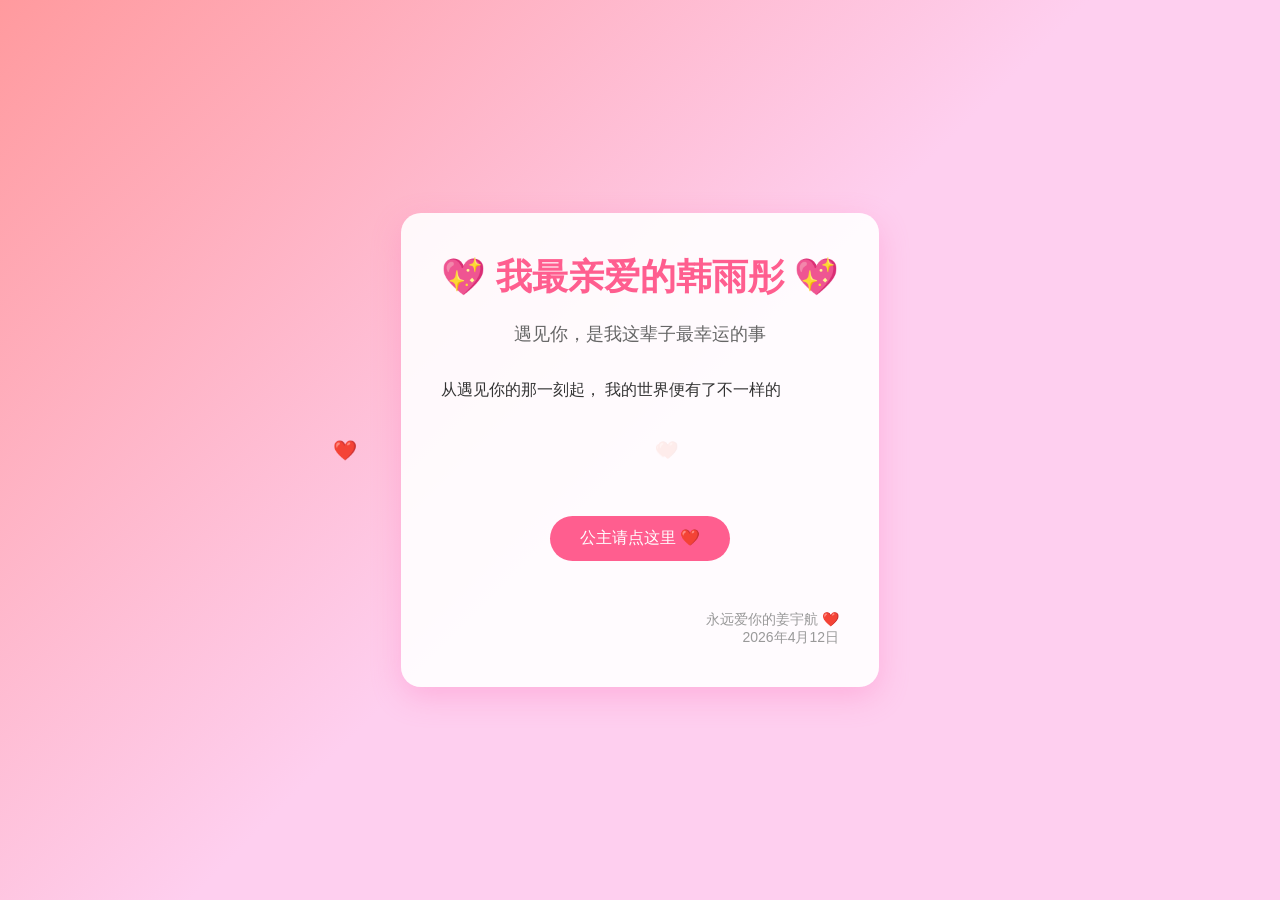
==== xiao.html @ 698533ef "Add files via upload" ====
<!DOCTYPE html>
<html lang="zh-CN">
<head>
    <meta charset="UTF-8">
    <!-- 适配手机屏幕 -->
    <meta name="viewport" content="width=device-width, initial-scale=1.0">
    <title>💌 致我最爱的小彤 💌</title>
    <style>
        /* 全局样式重置 + 基础设置 */
        * {
            margin: 0;
            padding: 0;
            box-sizing: border-box;
            font-family: "微软雅黑", "苹方", sans-serif;
        }

        /* 浪漫渐变背景 */
        body {
            min-height: 100vh;
            background: linear-gradient(135deg, #ff9a9e 0%, #fecfef 50%, #fecfef 100%);
            overflow-x: hidden;
            display: flex;
            justify-content: center;
            align-items: center;
            padding: 20px;
        }

        /* 主容器 */
        .container {
            background: rgba(255, 255, 255, 0.9);
            border-radius: 20px;
            padding: 40px;
            box-shadow: 0 10px 30px rgba(255, 105, 180, 0.3);
            max-width: 600px;
            text-align: center;
            position: relative;
            z-index: 10;
            animation: fadeIn 1.5s ease;
        }

        /* 标题样式 */
        .title {
            font-size: 36px;
            color: #ff5e8f;
            margin-bottom: 20px;
            font-weight: bold;
        }

        /* 副标题 */
        .subtitle {
            font-size: 18px;
            color: #666;
            margin-bottom: 30px;
        }

        /* 告白文字 */
        .love-text {
            font-size: 16px;
            color: #333;
            line-height: 1.8;
            margin: 20px 0;
            text-align: left;
            min-height: 100px;
        }

        /* 互动按钮 */
        .btn {
            background: #ff5e8f;
            color: white;
            border: none;
            padding: 12px 30px;
            border-radius: 50px;
            font-size: 16px;
            cursor: pointer;
            transition: all 0.3s ease;
            margin: 20px 0;
        }

        .btn:hover {
            background: #ff3a7a;
            transform: scale(1.05);
        }

        /* 隐藏的彩蛋情话 */
        .secret {
            display: none;
            color: #ff5e8f;
            font-weight: bold;
            font-size: 18px;
            margin-top: 20px;
            animation: fadeIn 0.8s ease;
        }

        /* 署名 */
        .signature {
            margin-top: 30px;
            text-align: right;
            color: #999;
            font-size: 14px;
        }

        /* 淡入动画 */
        @keyframes fadeIn {
            from { opacity: 0; transform: translateY(20px); }
            to { opacity: 1; transform: translateY(0); }
        }

        /* 漂浮爱心样式 */
        .heart {
            position: fixed;
            z-index: 1;
            pointer-events: none;
            animation: float 3s ease-in-out infinite;
        }

        /* 爱心漂浮动画 */
        @keyframes float {
            0% { transform: translateY(0) rotate(0deg); opacity: 1; }
            100% { transform: translateY(-800px) rotate(720deg); opacity: 0; }
        }
    </style>
</head>
<body>
    <!-- 主内容区 -->
    <div class="container">
        <h1 class="title">💖 我最亲爱的韩雨彤 💖</h1>
        <p class="subtitle">遇见你，是我这辈子最幸运的事</p>
        
        <div class="love-text" id="text"></div>
        
        <button class="btn" id="loveBtn">公主请点这里 ❤️</button>
        <div class="secret" id="secretText">
            往后余生，三餐四季，岁岁年年，<br>
            只想和你一起，永远爱你！
        </div>

        <div class="signature">
            永远爱你的姜宇航 ❤️<br>
            2026年4月12日
        </div>
    </div>

    <script>
        // 1. 逐字显示告白文字
        const loveWords = `从遇见你的那一刻起，
我的世界便有了不一样的色彩。
你的笑容，你的温柔，你的一切，
都让我心动不已。

我喜欢和你一起的每一个瞬间，
喜欢听你说话，喜欢陪你做任何事，
喜欢有你的全世界。

我想把所有的温柔和偏爱都给你，
想牵着你的手，走过春夏秋冬，
想陪你从青丝到白发，从心动到古稀。`;

        const textDom = document.getElementById('text');
        let index = 0;

        // 逐字打印效果
        function typeWriter() {
            if (index < loveWords.length) {
                textDom.innerHTML += loveWords.charAt(index);
                index++;
                setTimeout(typeWriter, 50);
            }
        }
        // 页面加载完成后启动
        window.onload = typeWriter;

        // 2. 点击按钮显示彩蛋
        const btn = document.getElementById('loveBtn');
        const secret = document.getElementById('secretText');
        btn.addEventListener('click', () => {
            secret.style.display = 'block';
            btn.innerText = '爱意已送达 💌';
            btn.disabled = true;
        });

        // 3. 动态生成漂浮爱心
        function createHeart() {
            const heart = document.createElement('div');
            heart.innerHTML = '❤️';
            heart.className = 'heart';
            // 随机大小
            const size = Math.random() * 20 + 10;
            heart.style.fontSize = `${size}px`;
            // 随机位置
            heart.style.left = `${Math.random() * 100}vw`;
            // 随机动画时长
            heart.style.animationDuration = `${Math.random() * 3 + 2}s`;
            
            document.body.appendChild(heart);
            
            // 动画结束后删除爱心
            setTimeout(() => {
                heart.remove();
            }, 5000);
        }

        // 每300ms生成一个爱心
        setInterval(createHeart, 300);
    </script>
</body>
</html>
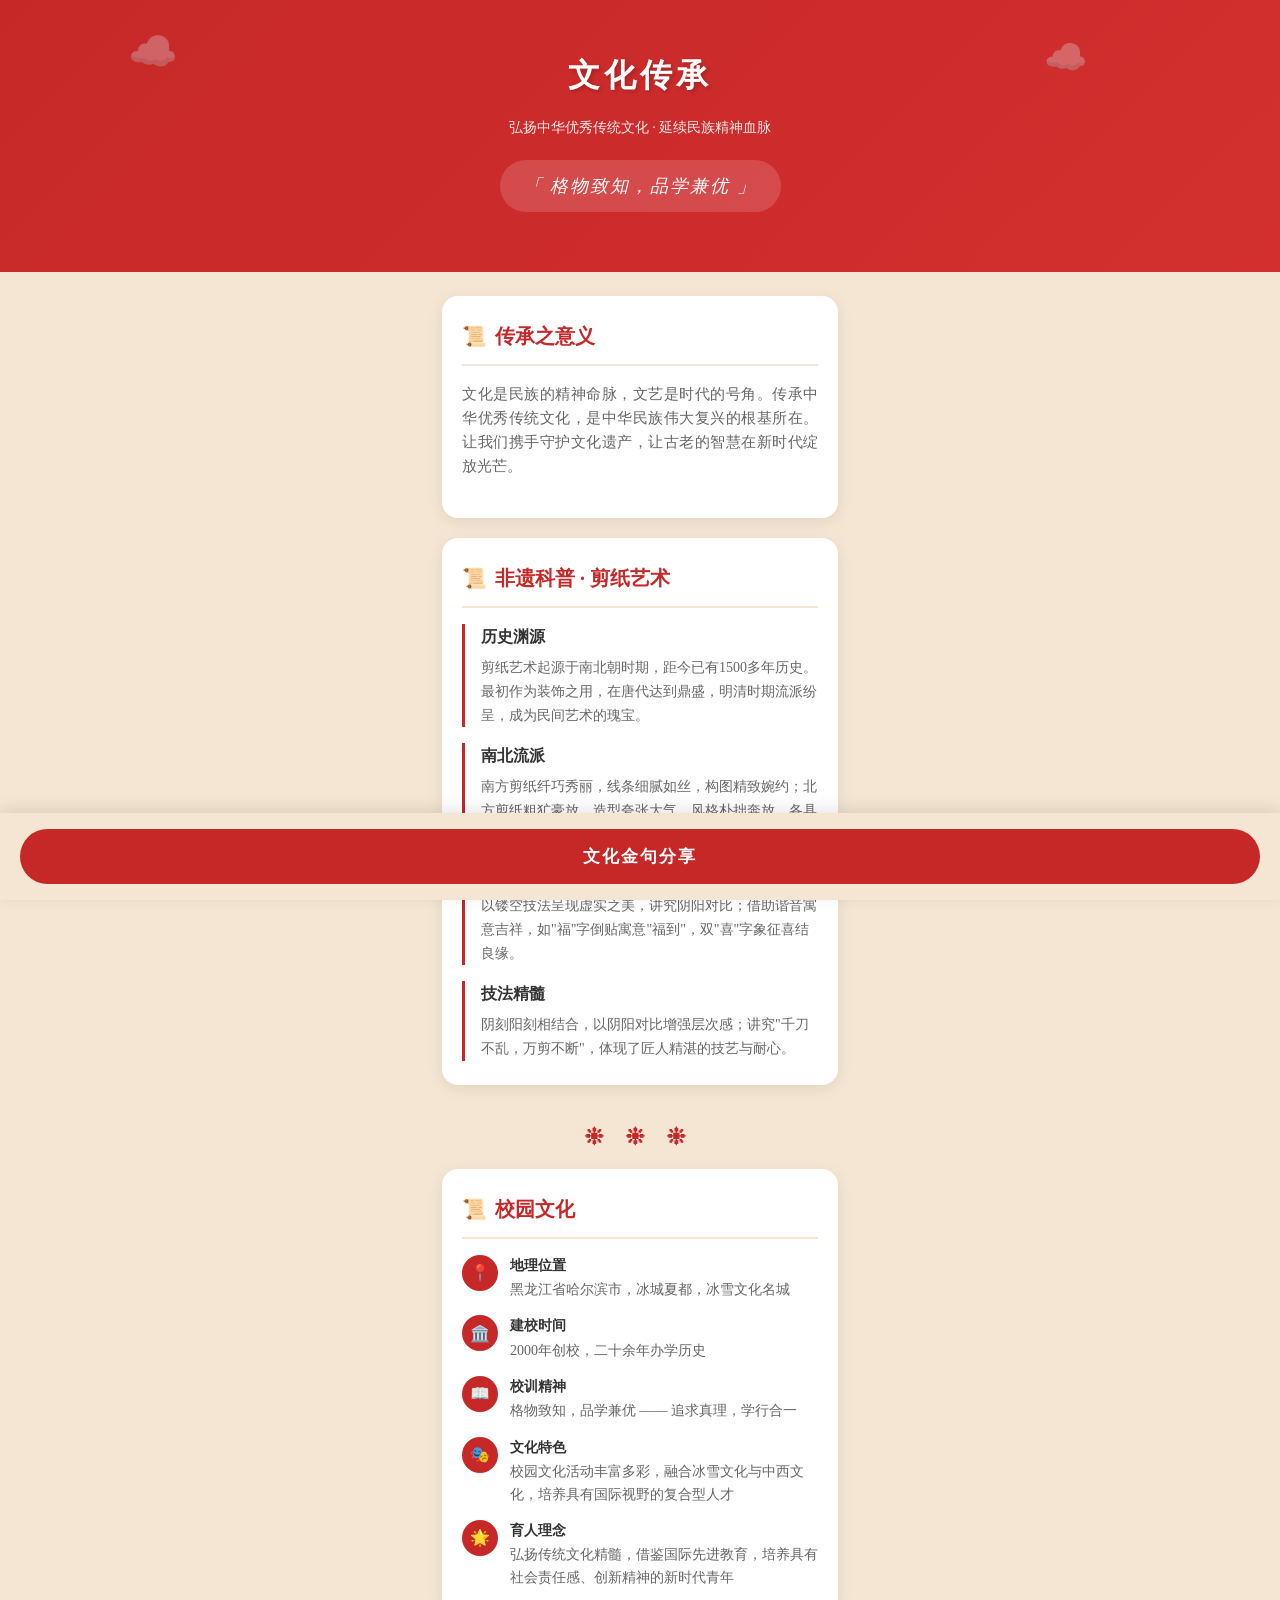
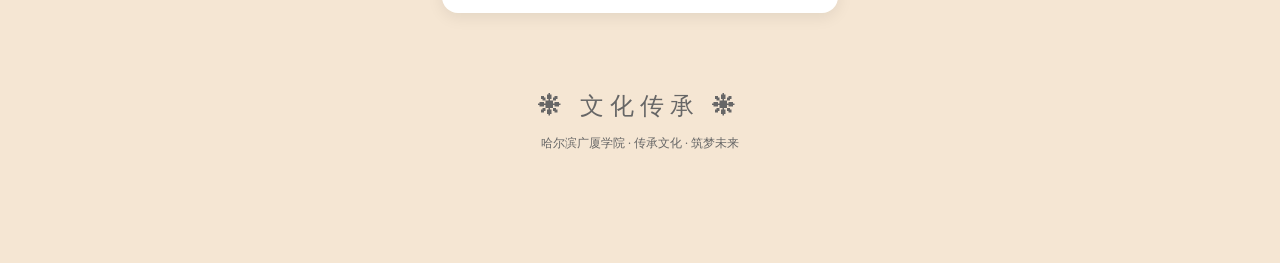
==== commit 132aae7e: "feat: 开发文化传承H5宣传页面 Co-authored-by: traeagent <traeagent@users.noreply.github.com>" ====
--- a/xiao.html
+++ b/xiao.html
@@ -1,206 +1,483 @@
-<!DOCTYPE html>
-<html lang="zh-CN">
-<head>
-    <meta charset="UTF-8">
-    <!-- 适配手机屏幕 -->
-    <meta name="viewport" content="width=device-width, initial-scale=1.0">
-    <title>💌 致我最爱的小彤 💌</title>
-    <style>
-        /* 全局样式重置 + 基础设置 */
-        * {
-            margin: 0;
-            padding: 0;
-            box-sizing: border-box;
-            font-family: "微软雅黑", "苹方", sans-serif;
-        }
-
-        /* 浪漫渐变背景 */
-        body {
-            min-height: 100vh;
-            background: linear-gradient(135deg, #ff9a9e 0%, #fecfef 50%, #fecfef 100%);
-            overflow-x: hidden;
-            display: flex;
-            justify-content: center;
-            align-items: center;
-            padding: 20px;
-        }
-
-        /* 主容器 */
-        .container {
-            background: rgba(255, 255, 255, 0.9);
-            border-radius: 20px;
-            padding: 40px;
-            box-shadow: 0 10px 30px rgba(255, 105, 180, 0.3);
-            max-width: 600px;
-            text-align: center;
-            position: relative;
-            z-index: 10;
-            animation: fadeIn 1.5s ease;
-        }
-
-        /* 标题样式 */
-        .title {
-            font-size: 36px;
-            color: #ff5e8f;
-            margin-bottom: 20px;
-            font-weight: bold;
-        }
-
-        /* 副标题 */
-        .subtitle {
-            font-size: 18px;
-            color: #666;
-            margin-bottom: 30px;
-        }
-
-        /* 告白文字 */
-        .love-text {
-            font-size: 16px;
-            color: #333;
-            line-height: 1.8;
-            margin: 20px 0;
-            text-align: left;
-            min-height: 100px;
-        }
-
-        /* 互动按钮 */
-        .btn {
-            background: #ff5e8f;
-            color: white;
-            border: none;
-            padding: 12px 30px;
-            border-radius: 50px;
-            font-size: 16px;
-            cursor: pointer;
-            transition: all 0.3s ease;
-            margin: 20px 0;
-        }
-
-        .btn:hover {
-            background: #ff3a7a;
-            transform: scale(1.05);
-        }
-
-        /* 隐藏的彩蛋情话 */
-        .secret {
-            display: none;
-            color: #ff5e8f;
-            font-weight: bold;
-            font-size: 18px;
-            margin-top: 20px;
-            animation: fadeIn 0.8s ease;
-        }
-
-        /* 署名 */
-        .signature {
-            margin-top: 30px;
-            text-align: right;
-            color: #999;
-            font-size: 14px;
-        }
-
-        /* 淡入动画 */
-        @keyframes fadeIn {
-            from { opacity: 0; transform: translateY(20px); }
-            to { opacity: 1; transform: translateY(0); }
-        }
-
-        /* 漂浮爱心样式 */
-        .heart {
-            position: fixed;
-            z-index: 1;
-            pointer-events: none;
-            animation: float 3s ease-in-out infinite;
-        }
-
-        /* 爱心漂浮动画 */
-        @keyframes float {
-            0% { transform: translateY(0) rotate(0deg); opacity: 1; }
-            100% { transform: translateY(-800px) rotate(720deg); opacity: 0; }
-        }
-    </style>
-</head>
-<body>
-    <!-- 主内容区 -->
-    <div class="container">
-        <h1 class="title">💖 我最亲爱的韩雨彤 💖</h1>
-        <p class="subtitle">遇见你，是我这辈子最幸运的事</p>
-        
-        <div class="love-text" id="text"></div>
-        
-        <button class="btn" id="loveBtn">公主请点这里 ❤️</button>
-        <div class="secret" id="secretText">
-            往后余生，三餐四季，岁岁年年，<br>
-            只想和你一起，永远爱你！
-        </div>
-
-        <div class="signature">
-            永远爱你的姜宇航 ❤️<br>
-            2026年4月12日
-        </div>
-    </div>
-
-    <script>
-        // 1. 逐字显示告白文字
-        const loveWords = `从遇见你的那一刻起，
-我的世界便有了不一样的色彩。
-你的笑容，你的温柔，你的一切，
-都让我心动不已。
-
-我喜欢和你一起的每一个瞬间，
-喜欢听你说话，喜欢陪你做任何事，
-喜欢有你的全世界。
-
-我想把所有的温柔和偏爱都给你，
-想牵着你的手，走过春夏秋冬，
-想陪你从青丝到白发，从心动到古稀。`;
-
-        const textDom = document.getElementById('text');
-        let index = 0;
-
-        // 逐字打印效果
-        function typeWriter() {
-            if (index < loveWords.length) {
-                textDom.innerHTML += loveWords.charAt(index);
-                index++;
-                setTimeout(typeWriter, 50);
-            }
-        }
-        // 页面加载完成后启动
-        window.onload = typeWriter;
-
-        // 2. 点击按钮显示彩蛋
-        const btn = document.getElementById('loveBtn');
-        const secret = document.getElementById('secretText');
-        btn.addEventListener('click', () => {
-            secret.style.display = 'block';
-            btn.innerText = '爱意已送达 💌';
-            btn.disabled = true;
-        });
-
-        // 3. 动态生成漂浮爱心
-        function createHeart() {
-            const heart = document.createElement('div');
-            heart.innerHTML = '❤️';
-            heart.className = 'heart';
-            // 随机大小
-            const size = Math.random() * 20 + 10;
-            heart.style.fontSize = `${size}px`;
-            // 随机位置
-            heart.style.left = `${Math.random() * 100}vw`;
-            // 随机动画时长
-            heart.style.animationDuration = `${Math.random() * 3 + 2}s`;
-            
-            document.body.appendChild(heart);
-            
-            // 动画结束后删除爱心
-            setTimeout(() => {
-                heart.remove();
-            }, 5000);
-        }
-
-        // 每300ms生成一个爱心
-        setInterval(createHeart, 300);
-    </script>
-</body>
-</html>+<!DOCTYPE html>
+<html lang="zh-CN">
+<head>
+    <meta charset="UTF-8">
+    <meta name="viewport" content="width=device-width, initial-scale=1.0">
+    <title>文化传承 - 哈尔滨广厦学院</title>
+    <style>
+        :root {
+            --primary-red: #C62828;
+            --bg-cream: #F5E6D3;
+            --text-dark: #333333;
+            --text-light: #666666;
+            --white: #FFFFFF;
+        }
+
+        * {
+            margin: 0;
+            padding: 0;
+            box-sizing: border-box;
+        }
+
+        body {
+            font-family: "PingFang SC", "Microsoft YaHei", "STSong", serif;
+            background: var(--bg-cream);
+            color: var(--text-dark);
+            line-height: 1.6;
+            padding-bottom: 80px;
+        }
+
+        /* Hero主视觉区 */
+        .hero {
+            background: linear-gradient(135deg, var(--primary-red) 0%, #D32F2F 100%);
+            color: var(--white);
+            padding: 50px 24px 60px;
+            text-align: center;
+            position: relative;
+            overflow: hidden;
+        }
+
+        .hero::before {
+            content: "☁️";
+            position: absolute;
+            top: 20px;
+            left: 10%;
+            font-size: 40px;
+            opacity: 0.3;
+        }
+
+        .hero::after {
+            content: "☁️";
+            position: absolute;
+            top: 30px;
+            right: 15%;
+            font-size: 35px;
+            opacity: 0.3;
+        }
+
+        .hero-title {
+            font-size: 32px;
+            font-weight: bold;
+            margin-bottom: 16px;
+            letter-spacing: 4px;
+            text-shadow: 2px 2px 4px rgba(0,0,0,0.2);
+        }
+
+        .hero-subtitle {
+            font-size: 14px;
+            opacity: 0.9;
+            margin-bottom: 20px;
+        }
+
+        .school-motto {
+            font-size: 18px;
+            font-style: italic;
+            padding: 12px 24px;
+            background: rgba(255,255,255,0.15);
+            border-radius: 30px;
+            display: inline-block;
+            letter-spacing: 2px;
+        }
+
+        /* 主内容区 */
+        .content {
+            padding: 24px 16px;
+            max-width: 428px;
+            margin: 0 auto;
+        }
+
+        /* 内容卡片 */
+        .card {
+            background: var(--white);
+            border-radius: 16px;
+            padding: 24px 20px;
+            margin-bottom: 20px;
+            box-shadow: 0 4px 16px rgba(0,0,0,0.08);
+        }
+
+        .card-title {
+            font-size: 20px;
+            color: var(--primary-red);
+            margin-bottom: 16px;
+            padding-bottom: 12px;
+            border-bottom: 2px solid var(--bg-cream);
+            display: flex;
+            align-items: center;
+            gap: 8px;
+        }
+
+        .card-title::before {
+            content: "📜";
+        }
+
+        .intro-text {
+            font-size: 15px;
+            color: var(--text-light);
+            margin-bottom: 16px;
+            text-align: justify;
+        }
+
+        /* 剪纸内容 */
+        .paper-cut-item {
+            margin-bottom: 16px;
+            padding-left: 16px;
+            border-left: 3px solid var(--primary-red);
+        }
+
+        .paper-cut-item:last-child {
+            margin-bottom: 0;
+        }
+
+        .paper-cut-item h4 {
+            font-size: 16px;
+            color: var(--text-dark);
+            margin-bottom: 6px;
+        }
+
+        .paper-cut-item p {
+            font-size: 14px;
+            color: var(--text-light);
+            line-height: 1.7;
+        }
+
+        /* 校园文化 */
+        .campus-info {
+            display: flex;
+            flex-direction: column;
+            gap: 14px;
+        }
+
+        .info-item {
+            display: flex;
+            align-items: flex-start;
+            gap: 12px;
+            font-size: 14px;
+        }
+
+        .info-icon {
+            width: 36px;
+            height: 36px;
+            background: var(--primary-red);
+            color: var(--white);
+            border-radius: 50%;
+            display: flex;
+            align-items: center;
+            justify-content: center;
+            font-size: 16px;
+            flex-shrink: 0;
+        }
+
+        .info-text {
+            flex: 1;
+        }
+
+        .info-text strong {
+            display: block;
+            color: var(--text-dark);
+            margin-bottom: 2px;
+        }
+
+        .info-text span {
+            color: var(--text-light);
+        }
+
+        /* 装饰分隔线 */
+        .divider {
+            text-align: center;
+            padding: 16px 0;
+            color: var(--primary-red);
+            font-size: 20px;
+            letter-spacing: 8px;
+        }
+
+        /* 底部固定按钮 */
+        .fixed-bottom {
+            position: fixed;
+            bottom: 0;
+            left: 0;
+            right: 0;
+            padding: 16px 20px;
+            background: var(--bg-cream);
+            box-shadow: 0 -4px 16px rgba(0,0,0,0.1);
+            z-index: 100;
+        }
+
+        .share-btn {
+            width: 100%;
+            background: var(--primary-red);
+            color: var(--white);
+            border: none;
+            padding: 16px 24px;
+            border-radius: 30px;
+            font-size: 17px;
+            font-weight: bold;
+            cursor: pointer;
+            transition: all 0.3s ease;
+            letter-spacing: 2px;
+        }
+
+        .share-btn:hover {
+            background: #B71C1C;
+            transform: scale(1.02);
+        }
+
+        .share-btn:active {
+            transform: scale(0.98);
+        }
+
+        /* 弹窗遮罩 */
+        .modal-overlay {
+            display: none;
+            position: fixed;
+            top: 0;
+            left: 0;
+            right: 0;
+            bottom: 0;
+            background: rgba(0,0,0,0.6);
+            z-index: 1000;
+            justify-content: center;
+            align-items: center;
+            padding: 20px;
+            opacity: 0;
+            transition: opacity 0.3s ease;
+        }
+
+        .modal-overlay.show {
+            display: flex;
+            opacity: 1;
+        }
+
+        /* 弹窗内容 */
+        .modal-content {
+            background: var(--white);
+            border-radius: 20px;
+            padding: 36px 28px;
+            max-width: 340px;
+            width: 100%;
+            text-align: center;
+            transform: scale(0.8);
+            transition: transform 0.3s ease;
+            position: relative;
+        }
+
+        .modal-overlay.show .modal-content {
+            transform: scale(1);
+        }
+
+        .modal-icon {
+            font-size: 48px;
+            margin-bottom: 16px;
+        }
+
+        .modal-title {
+            font-size: 18px;
+            color: var(--primary-red);
+            margin-bottom: 16px;
+            font-weight: bold;
+        }
+
+        .modal-quote {
+            font-size: 16px;
+            color: var(--text-dark);
+            line-height: 1.8;
+            margin-bottom: 24px;
+            font-style: italic;
+        }
+
+        .modal-close {
+            background: var(--primary-red);
+            color: var(--white);
+            border: none;
+            padding: 12px 40px;
+            border-radius: 25px;
+            font-size: 15px;
+            cursor: pointer;
+            transition: all 0.3s ease;
+        }
+
+        .modal-close:hover {
+            background: #B71C1C;
+        }
+
+        /* 动画 */
+        @keyframes fadeInUp {
+            from {
+                opacity: 0;
+                transform: translateY(20px);
+            }
+            to {
+                opacity: 1;
+                transform: translateY(0);
+            }
+        }
+
+        .card {
+            animation: fadeInUp 0.6s ease both;
+        }
+
+        .card:nth-child(1) { animation-delay: 0.1s; }
+        .card:nth-child(2) { animation-delay: 0.2s; }
+        .card:nth-child(3) { animation-delay: 0.3s; }
+
+        /* 页脚 */
+        .footer {
+            text-align: center;
+            padding: 30px 16px;
+            color: var(--text-light);
+            font-size: 12px;
+        }
+
+        .footer-decoration {
+            font-size: 24px;
+            margin-bottom: 8px;
+            letter-spacing: 6px;
+        }
+    </style>
+</head>
+<body>
+    <!-- Hero主视觉区 -->
+    <section class="hero">
+        <h1 class="hero-title">文化传承</h1>
+        <p class="hero-subtitle">弘扬中华优秀传统文化 · 延续民族精神血脉</p>
+        <div class="school-motto">「 格物致知，品学兼优 」</div>
+    </section>
+
+    <!-- 主内容区 -->
+    <main class="content">
+        <!-- 文化传承介绍 -->
+        <div class="card">
+            <h2 class="card-title">传承之意义</h2>
+            <p class="intro-text">
+                文化是民族的精神命脉，文艺是时代的号角。传承中华优秀传统文化，是中华民族伟大复兴的根基所在。让我们携手守护文化遗产，让古老的智慧在新时代绽放光芒。
+            </p>
+        </div>
+
+        <!-- 非遗科普：剪纸艺术 -->
+        <div class="card">
+            <h2 class="card-title">非遗科普 · 剪纸艺术</h2>
+            
+            <div class="paper-cut-item">
+                <h4>历史渊源</h4>
+                <p>剪纸艺术起源于南北朝时期，距今已有1500多年历史。最初作为装饰之用，在唐代达到鼎盛，明清时期流派纷呈，成为民间艺术的瑰宝。</p>
+            </div>
+            
+            <div class="paper-cut-item">
+                <h4>南北流派</h4>
+                <p>南方剪纸纤巧秀丽，线条细腻如丝，构图精致婉约；北方剪纸粗犷豪放，造型夸张大气，风格朴拙奔放。各具特色，交相辉映。</p>
+            </div>
+            
+            <div class="paper-cut-item">
+                <h4>艺术特点</h4>
+                <p>以镂空技法呈现虚实之美，讲究阴阳对比；借助谐音寓意吉祥，如"福"字倒贴寓意"福到"，双"喜"字象征喜结良缘。</p>
+            </div>
+            
+            <div class="paper-cut-item">
+                <h4>技法精髓</h4>
+                <p>阴刻阳刻相结合，以阴阳对比增强层次感；讲究"千刀不乱，万剪不断"，体现了匠人精湛的技艺与耐心。</p>
+            </div>
+        </div>
+
+        <div class="divider">❋ ❋ ❋</div>
+
+        <!-- 校园文化：哈尔滨广厦学院 -->
+        <div class="card">
+            <h2 class="card-title">校园文化</h2>
+            
+            <div class="campus-info">
+                <div class="info-item">
+                    <div class="info-icon">📍</div>
+                    <div class="info-text">
+                        <strong>地理位置</strong>
+                        <span>黑龙江省哈尔滨市，冰城夏都，冰雪文化名城</span>
+                    </div>
+                </div>
+                
+                <div class="info-item">
+                    <div class="info-icon">🏛️</div>
+                    <div class="info-text">
+                        <strong>建校时间</strong>
+                        <span>2000年创校，二十余年办学历史</span>
+                    </div>
+                </div>
+                
+                <div class="info-item">
+                    <div class="info-icon">📖</div>
+                    <div class="info-text">
+                        <strong>校训精神</strong>
+                        <span>格物致知，品学兼优 —— 追求真理，学行合一</span>
+                    </div>
+                </div>
+                
+                <div class="info-item">
+                    <div class="info-icon">🎭</div>
+                    <div class="info-text">
+                        <strong>文化特色</strong>
+                        <span>校园文化活动丰富多彩，融合冰雪文化与中西文化，培养具有国际视野的复合型人才</span>
+                    </div>
+                </div>
+                
+                <div class="info-item">
+                    <div class="info-icon">🌟</div>
+                    <div class="info-text">
+                        <strong>育人理念</strong>
+                        <span>弘扬传统文化精髓，借鉴国际先进教育，培养具有社会责任感、创新精神的新时代青年</span>
+                    </div>
+                </div>
+            </div>
+        </div>
+    </main>
+
+    <!-- 页脚 -->
+    <footer class="footer">
+        <div class="footer-decoration">❋ 文化传承 ❋</div>
+        <p>哈尔滨广厦学院 · 传承文化 · 筑梦未来</p>
+    </footer>
+
+    <!-- 底部分享按钮 -->
+    <div class="fixed-bottom">
+        <button class="share-btn" id="shareBtn">文化金句分享</button>
+    </div>
+
+    <!-- 弹窗 -->
+    <div class="modal-overlay" id="modal">
+        <div class="modal-content">
+            <div class="modal-icon">📜</div>
+            <h3 class="modal-title">文化金句</h3>
+            <p class="modal-quote" id="quoteText"></p>
+            <button class="modal-close" id="closeBtn">确定</button>
+        </div>
+    </div>
+
+    <script>
+        const quotes = [
+            "文化是一个国家、一个民族的灵魂，没有高度的文化自信，没有文化的繁荣兴盛，就没有中华民族伟大复兴。",
+            "不忘本来才能开辟未来，善于继承才能更好创新。",
+            "求木之长者，必固其根本；欲流之远者，必浚其泉源。",
+            "各美其美，美人之美，美美与共，天下大同。"
+        ];
+
+        const shareBtn = document.getElementById('shareBtn');
+        const modal = document.getElementById('modal');
+        const closeBtn = document.getElementById('closeBtn');
+        const quoteText = document.getElementById('quoteText');
+
+        function showRandomQuote() {
+            const randomIndex = Math.floor(Math.random() * quotes.length);
+            quoteText.textContent = quotes[randomIndex];
+            modal.classList.add('show');
+        }
+
+        shareBtn.addEventListener('click', showRandomQuote);
+
+        closeBtn.addEventListener('click', () => {
+            modal.classList.remove('show');
+        });
+
+        modal.addEventListener('click', (e) => {
+            if (e.target === modal) {
+                modal.classList.remove('show');
+            }
+        });
+    </script>
+</body>
+</html>
